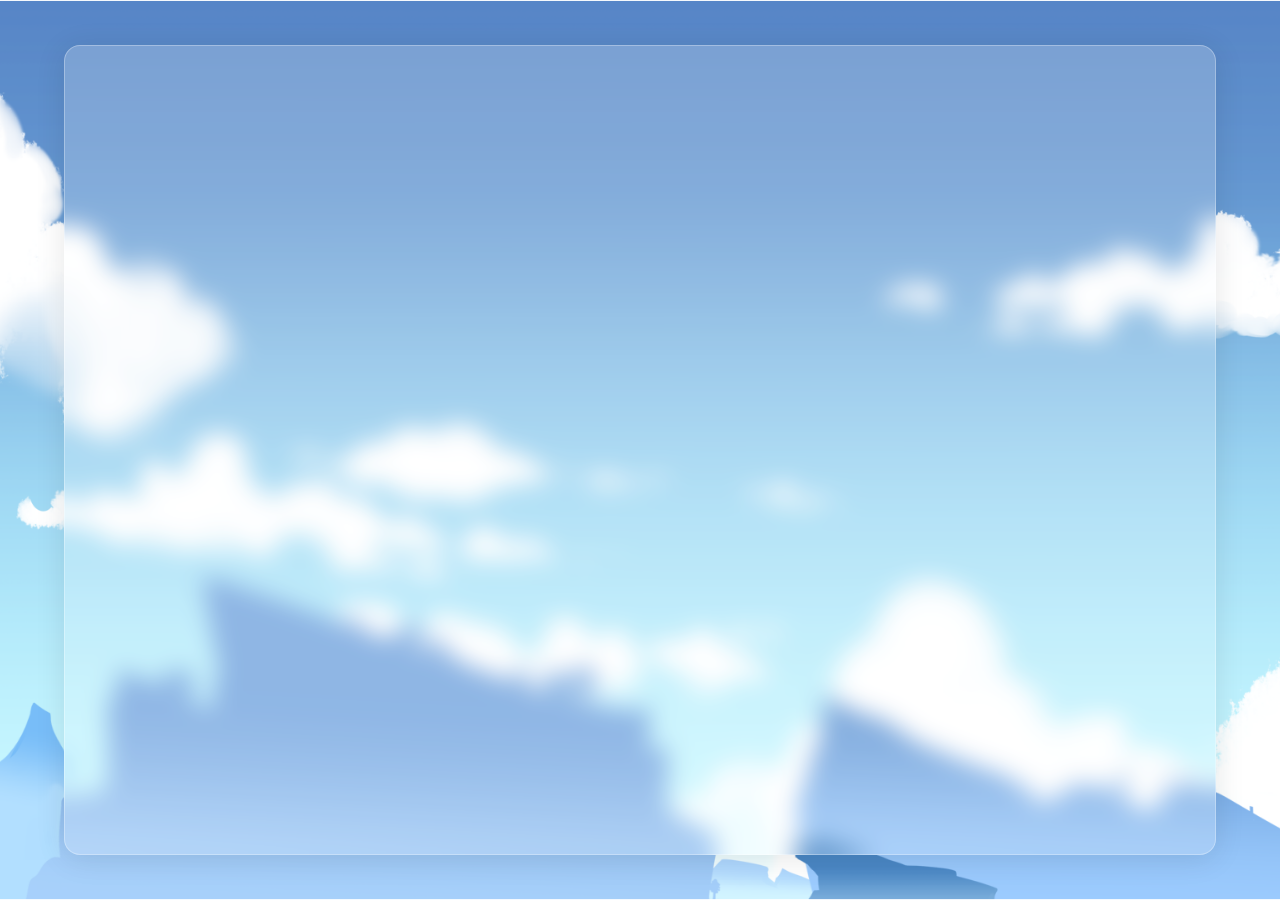
==== D1_0310_Banhmi/index.html @ 4d4ba02f "Init Project D1" ====
<!DOCTYPE html>
<html lang="en">
<head>
    <meta charset="UTF-8">
    <title>Portfolio</title>
    <link rel="stylesheet" href="css/style.css" />
    <link rel="stylesheet" href="css/style_download.css" />
    <link href='https://unpkg.com/boxicons@2.1.4/css/boxicons.min.css' rel='stylesheet'>
    <meta name="viewport" content="width=device-width, initial-scale=1.0" />
</head>
<body>
    <div class="container">

    </div>
    
    <script src="js/script.js"></script>
</body>
</html>
---- D1_0310_Banhmi/css/style.css ----
@import url('https://fonts.googleapis.com/css2?family=Merriweather:ital,wght@0,300;0,400;0,700;0,900;1,300;1,400;1,700;1,900&family=Noto+Serif:ital,wght@0,100;0,200;0,300;0,400;0,500;0,600;0,700;0,800;0,900;1,100;1,200;1,300;1,400;1,500;1,600;1,700;1,800;1,900&display=swap');

:root {
    --background-color: #fff;
    --text: #1c1c1c;
    --primary: #a7e3fe;
}

* {
    margin: 0;
    padding: 0;
    box-sizing: border-box;
    transition: var(--trans);
    scroll-behavior: smooth;
}

body {
    display: flex;
    min-height: 100vh;
    height: 100vh;
    font-family: 'Josefin Sans', sans-serif;
    font-size: 100%;
    transition: all 0.3s ease;

    background-image: url(../images/bg_4.png);
    background-position: center;
    background-repeat: no-repeat;
    background-size: cover;
    background-attachment: fixed;

    justify-content: center;
    align-items: center;

    overflow: hidden;
}

/* All glassmorphism effect was created by website: css.glass */
body .container {
    position: relative;
    width: 90%;
    height: 90%;

    background: rgba(255, 255, 255, 0.2);
    border-radius: 16px;
    box-shadow: 0 4px 30px rgba(0, 0, 0, 0.1);
    backdrop-filter: blur(12px);
    -webkit-backdrop-filter: blur(12px);
    border: 1px solid rgba(255, 255, 255, 0.3);
}
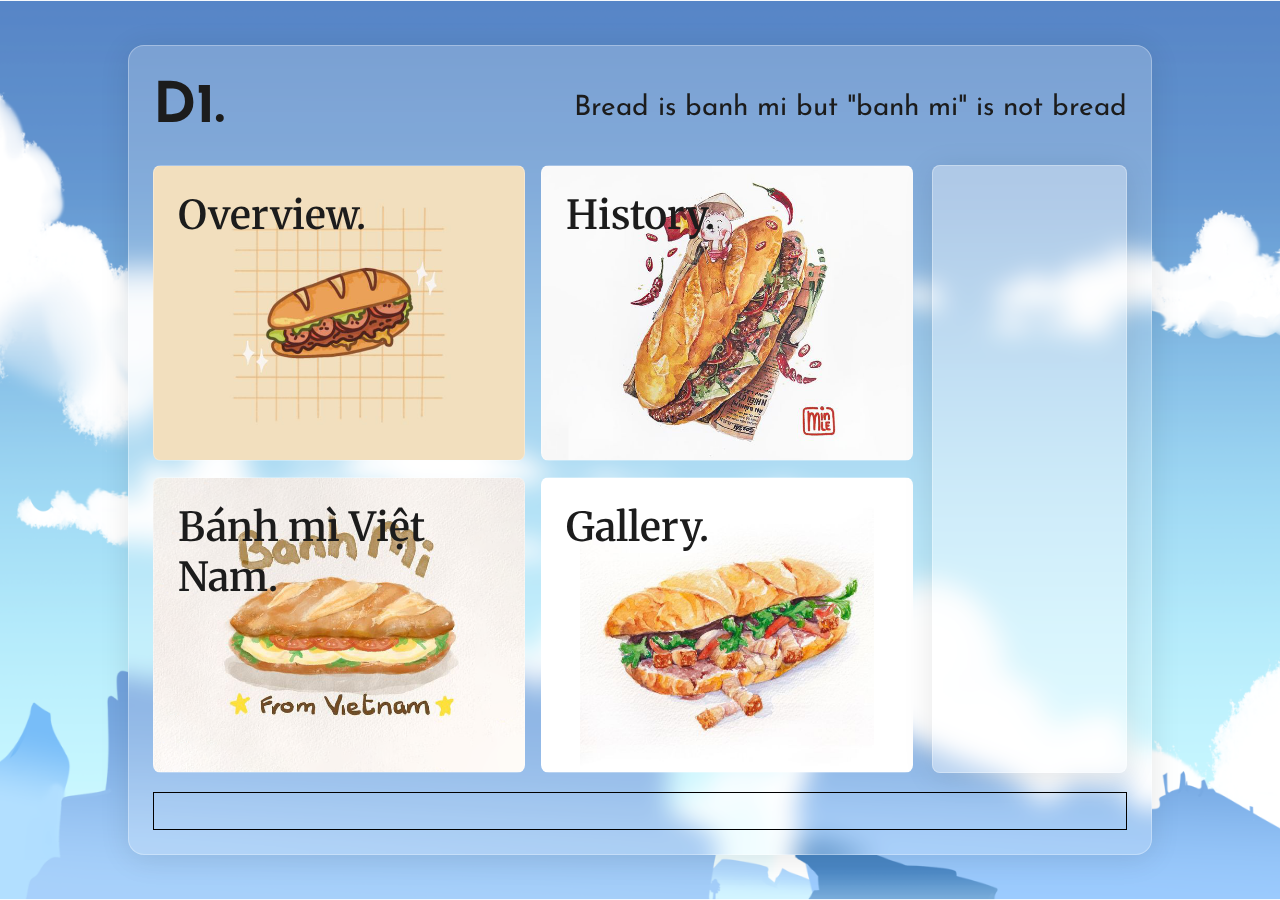
==== commit 83147358: "Components succesfully" ====
--- a/D1_0310_Banhmi/index.html
+++ b/D1_0310_Banhmi/index.html
@@ -10,7 +10,65 @@
 </head>
 <body>
     <div class="container">
+        <header class="header">
+            <span class="logo">D1.</span>
+            <span class="slogan">Bread is banh mi but "banh mi" is not bread</span>
+        </header>
+        <main class="main">
+            <div class="components-content">
+                <div class="component overview">
+                    <div class="glassmorphism-overlay"></div>
+                    <span class="title-text">Overview.</span>
+                    <p class="short-describe">Lorem ipsum dolor sit amet, consectetur adipiscing elit, sed do eiusmod tempor incididunt ut labore et dolore magna aliqua.</p>
+                    <div class="see-more">
+                        <a href="#">
+                            <span class="see-more-text">See more...</span>
+                            <i class='bx bx-right-arrow-alt'></i>
+                        </a>
+                    </div>
+                </div>
+                <div class="component history">
+                    <div class="glassmorphism-overlay"></div>
+                    <span class="title-text">History.</span>
+                    <p class="short-describe">Lorem ipsum dolor sit amet, consectetur adipiscing elit, sed do eiusmod tempor incididunt ut labore et dolore magna aliqua.</p>
+                    <div class="see-more">
+                        <a href="#">
+                            <span class="see-more-text">See more...</span>
+                            <i class='bx bx-right-arrow-alt'></i>
+                        </a>
+                    </div>
+                </div>
+                <div class="component bmvn">
+                    <div class="glassmorphism-overlay"></div>
+                    <span class="title-text">Bánh mì Việt Nam.</span>
+                    <p class="short-describe">Lorem ipsum dolor sit amet, consectetur adipiscing elit, sed do eiusmod tempor incididunt ut labore et dolore magna aliqua.</p>
+                    <div class="see-more">
+                        <a href="#">
+                            <span class="see-more-text">See more...</span>
+                            <i class='bx bx-right-arrow-alt'></i>
+                        </a>
+                    </div>
+                </div>
+                <div class="component gallery">
+                    <div class="glassmorphism-overlay"></div>
+                    <span class="title-text">Gallery.</span>
+                    <p class="short-describe">Lorem ipsum dolor sit amet, consectetur adipiscing elit, sed do eiusmod tempor incididunt ut labore et dolore magna aliqua.</p>
+                    <div class="see-more">
+                        <a href="#">
+                            <span class="see-more-text">See more...</span>
+                            <i class='bx bx-right-arrow-alt'></i>
+                        </a>
+                    </div>
+                </div>
+            </div>
+            <div class="library-image">
+                <ul class="list-image">
+                </ul>
+            </div>
+        </main>
+        <footer class="footer">
 
+        </footer>
     </div>
     
     <script src="js/script.js"></script>
--- a/D1_0310_Banhmi/css/style.css
+++ b/D1_0310_Banhmi/css/style.css
@@ -1,9 +1,11 @@
-@import url('https://fonts.googleapis.com/css2?family=Merriweather:ital,wght@0,300;0,400;0,700;0,900;1,300;1,400;1,700;1,900&family=Noto+Serif:ital,wght@0,100;0,200;0,300;0,400;0,500;0,600;0,700;0,800;0,900;1,100;1,200;1,300;1,400;1,500;1,600;1,700;1,800;1,900&display=swap');
+@import url('https://fonts.googleapis.com/css2?family=Josefin+Sans:ital,wght@0,100;0,200;0,300;0,400;0,500;0,600;0,700;1,100;1,200;1,300;1,400;1,500;1,600;1,700&family=Merriweather:ital,wght@0,300;0,400;0,700;0,900;1,300;1,400;1,700;1,900&family=Noto+Serif:ital,wght@0,100;0,200;0,300;0,400;0,500;0,600;0,700;0,800;0,900;1,100;1,200;1,300;1,400;1,500;1,600;1,700;1,800;1,900&display=swap');
 
 :root {
     --background-color: #fff;
-    --text: #1c1c1c;
+    --dark: #1c1c1c;
+    --light: #f1f1f1;
     --primary: #a7e3fe;
+    --trans: all 0.3s ease;
 }
 
 * {
@@ -18,7 +20,7 @@
     display: flex;
     min-height: 100vh;
     height: 100vh;
-    font-family: 'Josefin Sans', sans-serif;
+    font-family: 'Noto Serif', serif;
     font-size: 100%;
     transition: all 0.3s ease;
 
@@ -37,8 +39,14 @@
 /* All glassmorphism effect was created by website: css.glass */
 body .container {
     position: relative;
-    width: 90%;
+    display: flex;
+    flex-direction: column  ;
+    width: 80%;
     height: 90%;
+    padding: 24px;
+
+    justify-content: space-between;
+    align-items: center;
 
     background: rgba(255, 255, 255, 0.2);
     border-radius: 16px;
@@ -48,5 +56,196 @@
     border: 1px solid rgba(255, 255, 255, 0.3);
 }
 
-
-
+.container header {
+    position: relative;
+    display: flex;
+    width: 100%;
+    height: 10%;
+
+    justify-content: space-between;
+    align-items: center;
+
+    font-family: "Josefin Sans", sans-serif;
+    color: var(--dark);
+}
+.container footer {
+    position: relative;
+    display: flex;
+    width: 100%;
+    height: 5%;
+    border: 1px solid #000;
+}
+.container main {
+    position: relative;
+    display: flex;
+    width: 100%;
+    height: 80%;
+    justify-content: space-between;
+    align-items: center;
+}
+
+/* Header */
+header span.logo {
+    font-size: 3.5rem;
+    font-weight: 700;
+}
+header span.slogan {
+    font-size: 1.75rem;
+}
+
+/* Main */
+main .components-content {
+    position: relative;
+    display: flex;
+    flex-wrap: wrap;
+    height: 100%;
+    width: 78%;
+    justify-content: space-between;
+    align-content: space-between;
+}
+main .library-image {
+    position: relative;
+    display: flex;
+    height: 100%;
+    width: 20%;
+    padding: 0 8px;
+    
+    background: rgba(255, 255, 255, 0.2);
+    border-radius: 8px;
+    box-shadow: 0 4px 30px rgba(0, 0, 0, 0.1);
+    backdrop-filter: blur(8px);
+    -webkit-backdrop-filter: blur(8px);
+    border: 1px solid rgba(255, 255, 255, 0.3);
+}
+
+/* Components */
+.components-content .component {
+    position: relative;
+    display: flex;
+    flex-direction: column;
+    height: calc(50% - 8px);
+    width: calc(50% - 8px);
+    padding: 24px;
+    border-radius: 8px;
+    border: 1px solid rgba(255, 255, 255, 0.3);
+}
+
+.component .glassmorphism-overlay {
+    position: absolute;
+    top: 0;
+    left: 0;
+    width: 100%;
+    height: 100%;
+
+    background: rgba(255, 255, 255, 0.2);
+    border-radius: 8px;
+    box-shadow: 0 4px 30px rgba(0, 0, 0, 0.1);
+    backdrop-filter: blur(8px);
+    -webkit-backdrop-filter: blur(8px);
+    border: 1px solid rgba(255, 255, 255, 0.3);
+
+    opacity: 0;
+}
+
+.component.overview {
+    background-image: url(../images/background_components/1.png);
+    background-position: center;
+    background-repeat: no-repeat;
+    background-size: cover;
+}
+.component.history {
+    background-image: url(../images/background_components/2.png);
+    background-position: center;
+    background-repeat: no-repeat;
+    background-size: cover;
+}
+.component.bmvn {
+    background-image: url(../images/background_components/3.png);
+    background-position: center;
+    background-repeat: no-repeat;
+    background-size: cover;
+}
+.component.gallery {
+    background-image: url(../images/background_components/4.png);
+    background-position: center;
+    background-repeat: no-repeat;
+    background-size: cover;
+}
+
+.component .title-text {
+    font-family: 'Merriweather', serif;
+    font-size: 2.5rem;
+    font-weight: 600;
+    color: var(--dark);
+    z-index: 1;
+}
+.component .short-describe {
+    margin: 4px;
+    text-align: justify;
+    opacity: 0;
+    z-index: 1;
+}
+.component .see-more {
+    position: absolute;
+    bottom: 0;
+    left: 0;
+    width: 100%;
+    height: 32px;
+    padding: 0 24px;
+    background-color: rgba(0, 0, 0, 0.3);
+    border-radius: 0 0 8px 8px;
+    border-top: 1px solid rgba(255, 255, 255, 0.3);
+    opacity: 0;
+    z-index: 1;
+}
+.component .see-more a {
+    display: flex;
+    width: 100%;
+    height: 100%;
+    text-decoration: none;
+    color: var(--light);
+    justify-content: space-between;
+    align-items: center;
+}
+.component .see-more a i {
+    border-left: 1px solid var(--light);
+    padding-left: 16px;
+}
+
+.component:hover .short-describe,
+.component:hover .see-more,
+.component:hover .glassmorphism-overlay {
+    opacity: 1;
+}
+
+/* Library */
+.library-image .list-image {
+    width: 100%;
+    height: 100%;
+}
+
+.library-image .list-image li {
+    list-style: none;
+    margin: 8px 0;
+    border-radius: 8px;
+}
+
+.library-image .list-image li img {
+    width: 100%;
+    height: 100%;
+    border-radius: 8px;
+    box-shadow: 0 4px 12px rgba(0, 0, 0, 0.1);
+}
+
+
+
+
+
+
+
+
+
+
+
+
+
